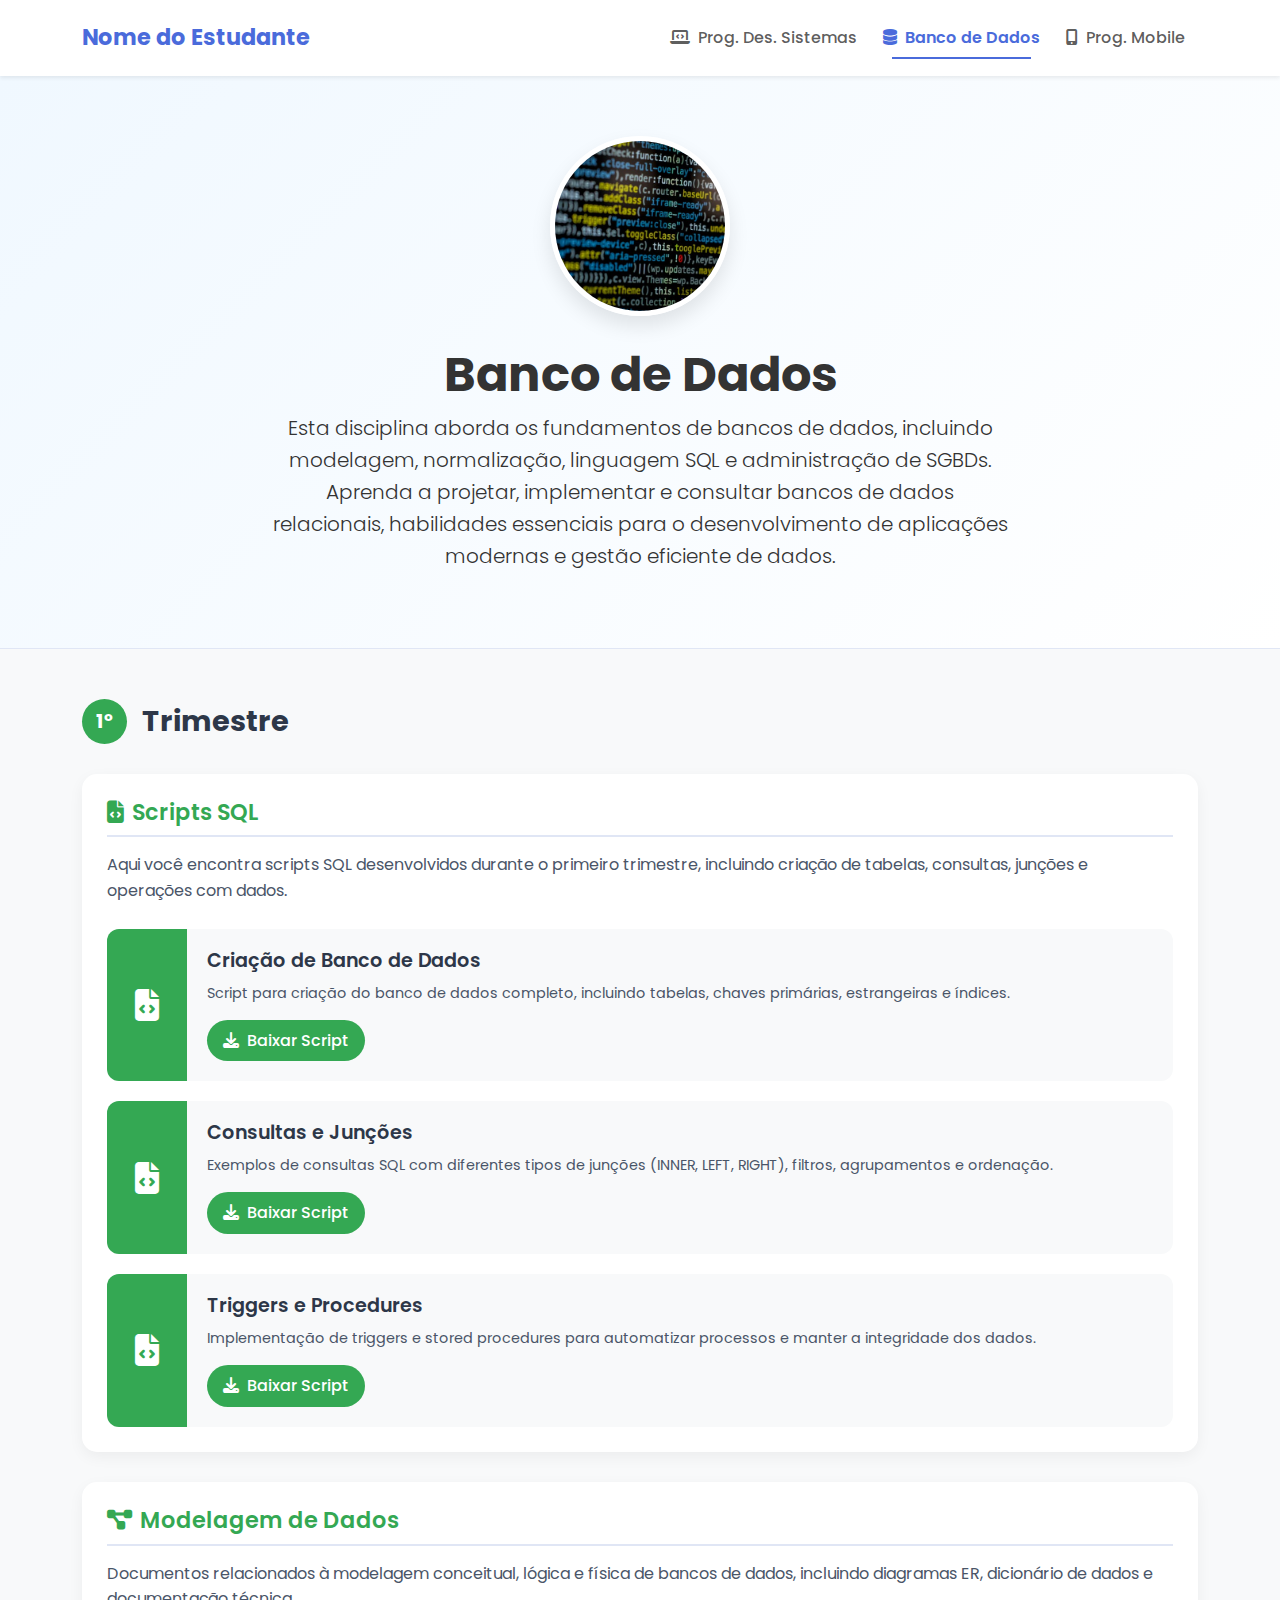
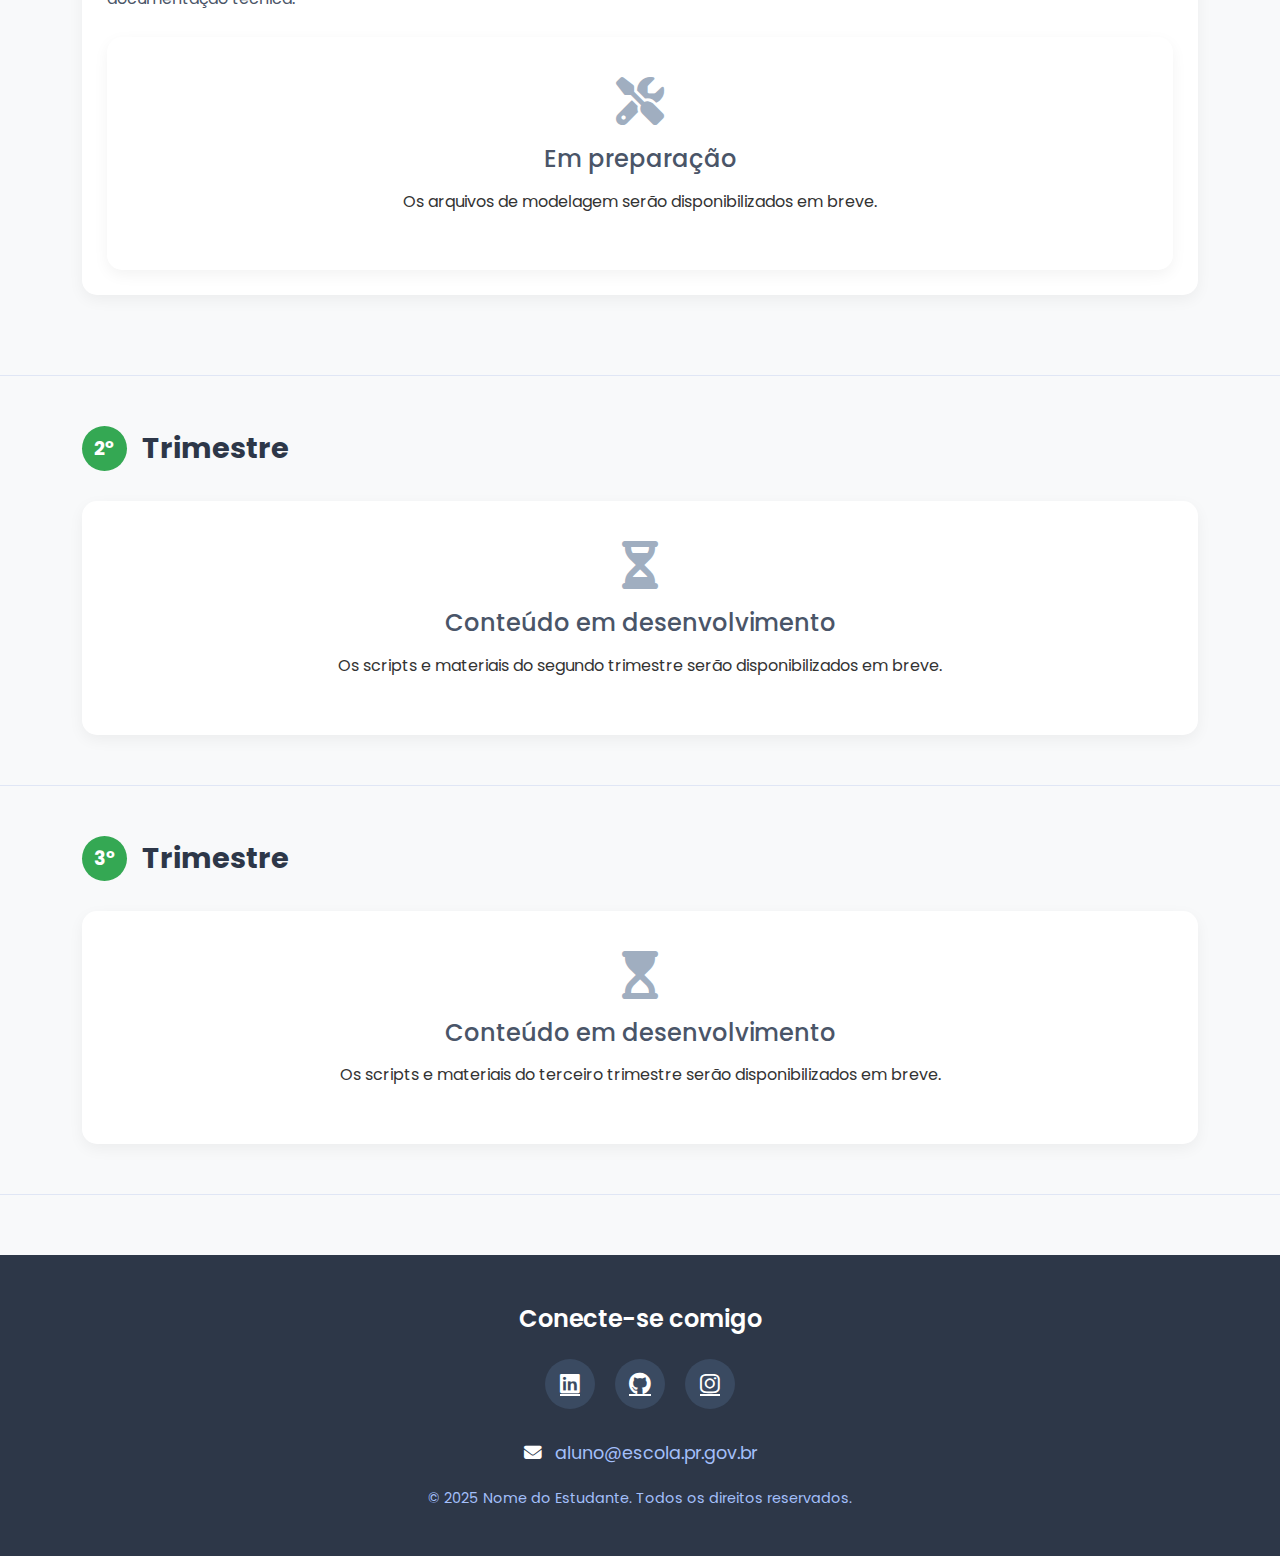
==== banco-dados.html @ b93de8be "Add files via upload" ====
<!DOCTYPE html>
<html lang="pt-BR">
<head>
    <meta charset="UTF-8">
    <meta name="viewport" content="width=device-width, initial-scale=1.0">
    <title>Banco de Dados</title>
    <!-- Bootstrap CSS -->
    <link rel="stylesheet" href="https://cdn.jsdelivr.net/npm/bootstrap@5.3.0/dist/css/bootstrap.min.css">
    <!-- Font Awesome para ícones -->
    <link rel="stylesheet" href="https://cdnjs.cloudflare.com/ajax/libs/font-awesome/6.4.0/css/all.min.css">
    <!-- Google Fonts -->
    <link rel="stylesheet" href="https://fonts.googleapis.com/css2?family=Poppins:wght@300;400;500;600;700&display=swap">
    <!-- CSS personalizado -->
    <link rel="stylesheet" href="css/styles.css">
    <link rel="stylesheet" href="css/banco-dados.css">
</head>
<body>
    <header class="fixed-top shadow-sm">
        <nav class="navbar navbar-expand-lg navbar-light">
            <div class="container">
                <a class="navbar-brand fw-bold" href="index.html">Nome do Estudante</a>
                <button class="navbar-toggler" type="button" data-bs-toggle="collapse" data-bs-target="#navbarNav">
                    <span class="navbar-toggler-icon"></span>
                </button>
                <div class="collapse navbar-collapse justify-content-end" id="navbarNav">
                    <ul class="navbar-nav">
                        <li class="nav-item">
                            <a href="sistemas.html" class="nav-link menu-item"><i class="fas fa-laptop-code me-2"></i>Prog. Des. Sistemas</a>
                        </li>
                        <li class="nav-item">
                            <a href="banco-dados.html" class="nav-link menu-item active"><i class="fas fa-database me-2"></i>Banco de Dados</a>
                        </li>
                        <li class="nav-item">
                            <a href="#" class="nav-link menu-item"><i class="fas fa-mobile-alt me-2"></i>Prog. Mobile</a>
                        </li>
                    </ul>
                </div>
            </div>
        </nav>
    </header>
    
    <main>
        <!-- Seção de descrição da disciplina -->
        <section class="discipline-intro">
            <div class="container text-center">
                <div class="discipline-image-container">
                    <img src="img/bdados.jpg" alt="Banco de Dados" class="discipline-image">
                </div>
                <h1 class="display-5 fw-bold mt-4">Banco de Dados</h1>
                <div class="row justify-content-center">
                    <div class="col-md-8">
                        <p class="lead">
                            Esta disciplina aborda os fundamentos de bancos de dados, incluindo modelagem, 
                            normalização, linguagem SQL e administração de SGBDs. Aprenda a projetar, implementar e 
                            consultar bancos de dados relacionais, habilidades essenciais para o desenvolvimento 
                            de aplicações modernas e gestão eficiente de dados.
                        </p>
                    </div>
                </div>
            </div>
        </section>
        
        <!-- Primeiro Trimestre -->
        <section class="trimester-section" id="trimestre1">
            <div class="container">
                <h2 class="trimester-title">
                    <span class="trimester-badge">1º</span> Trimestre
                </h2>
                
                <!-- Scripts SQL para Download -->
                <div class="topic-container">
                    <h3 class="topic-title"><i class="fas fa-file-code me-2"></i>Scripts SQL</h3>
                    <p class="topic-description">
                        Aqui você encontra scripts SQL desenvolvidos durante o primeiro trimestre, 
                        incluindo criação de tabelas, consultas, junções e operações com dados.
                    </p>
                    
                    <div class="download-container">
                        <div class="download-card">
                            <div class="file-icon">
                                <i class="fas fa-file-code"></i>
                            </div>
                            <div class="download-content">
                                <h4>Criação de Banco de Dados</h4>
                                <p class="download-description">
                                    Script para criação do banco de dados completo, incluindo tabelas, 
                                    chaves primárias, estrangeiras e índices.
                                </p>
                                <a href="downloads/criacao_bd.sql" class="download-btn" download>
                                    <i class="fas fa-download me-2"></i>Baixar Script
                                </a>
                            </div>
                        </div>
                        
                        <div class="download-card">
                            <div class="file-icon">
                                <i class="fas fa-file-code"></i>
                            </div>
                            <div class="download-content">
                                <h4>Consultas e Junções</h4>
                                <p class="download-description">
                                    Exemplos de consultas SQL com diferentes tipos de junções (INNER, LEFT, RIGHT),
                                    filtros, agrupamentos e ordenação.
                                </p>
                                <a href="downloads/consultas.sql" class="download-btn" download>
                                    <i class="fas fa-download me-2"></i>Baixar Script
                                </a>
                            </div>
                        </div>
                        
                        <div class="download-card">
                            <div class="file-icon">
                                <i class="fas fa-file-code"></i>
                            </div>
                            <div class="download-content">
                                <h4>Triggers e Procedures</h4>
                                <p class="download-description">
                                    Implementação de triggers e stored procedures para automatizar processos 
                                    e manter a integridade dos dados.
                                </p>
                                <a href="downloads/triggers_procedures.sql" class="download-btn" download>
                                    <i class="fas fa-download me-2"></i>Baixar Script
                                </a>
                            </div>
                        </div>
                    </div>
                </div>
                
                <!-- Modelagem de Dados -->
                <div class="topic-container">
                    <h3 class="topic-title"><i class="fas fa-project-diagram me-2"></i>Modelagem de Dados</h3>
                    <p class="topic-description">
                        Documentos relacionados à modelagem conceitual, lógica e física de bancos de dados,
                        incluindo diagramas ER, dicionário de dados e documentação técnica.
                    </p>
                    
                    <div class="coming-soon-container">
                        <i class="fas fa-tools coming-soon-icon"></i>
                        <h3 class="coming-soon-text">Em preparação</h3>
                        <p>Os arquivos de modelagem serão disponibilizados em breve.</p>
                    </div>
                </div>
            </div>
        </section>
        
        <!-- Segundo Trimestre -->
        <section class="trimester-section" id="trimestre2">
            <div class="container">
                <h2 class="trimester-title">
                    <span class="trimester-badge">2º</span> Trimestre
                </h2>
                <div class="coming-soon-container">
                    <i class="fas fa-hourglass-half coming-soon-icon"></i>
                    <h3 class="coming-soon-text">Conteúdo em desenvolvimento</h3>
                    <p>Os scripts e materiais do segundo trimestre serão disponibilizados em breve.</p>
                </div>
            </div>
        </section>
        
        <!-- Terceiro Trimestre -->
        <section class="trimester-section" id="trimestre3">
            <div class="container">
                <h2 class="trimester-title">
                    <span class="trimester-badge">3º</span> Trimestre
                </h2>
                <div class="coming-soon-container">
                    <i class="fas fa-hourglass-start coming-soon-icon"></i>
                    <h3 class="coming-soon-text">Conteúdo em desenvolvimento</h3>
                    <p>Os scripts e materiais do terceiro trimestre serão disponibilizados em breve.</p>
                </div>
            </div>
        </section>
    </main>
    
    <footer>
        <div class="container">
            <div class="text-center mb-4">
                <h3>Conecte-se comigo</h3>
                <div class="social-icons">
                    <a href="#" class="social-icon"><i class="fab fa-linkedin"></i></a>
                    <a href="#" class="social-icon"><i class="fab fa-github"></i></a>
                    <a href="#" class="social-icon"><i class="fab fa-instagram"></i></a>
                </div>
            </div>
            <div class="text-center">
                <p class="email-link">
                    <i class="fas fa-envelope me-2"></i>
                    <a href="mailto:aluno@escola.pr.gov.br">aluno@escola.pr.gov.br</a>
                </p>
                <p class="copyright">© 2025 Nome do Estudante. Todos os direitos reservados.</p>
            </div>
        </div>
    </footer>

    <!-- Bootstrap JS -->
    <script src="https://cdn.jsdelivr.net/npm/bootstrap@5.3.0/dist/js/bootstrap.bundle.min.js"></script>
</body>
</html>
---- css/styles.css ----
/* Estilos Gerais */
body {
    font-family: 'Poppins', sans-serif;
    color: #333;
    line-height: 1.6;
    padding-top: 76px;
    background-color: #f8f9fa;
}

/* Navegação */
.navbar {
    background-color: #ffffff;
    padding: 15px 0;
}

.navbar-brand {
    color: #4a6bdb;
    font-size: 1.4rem;
    transition: all 0.3s ease;
}

.navbar-brand:hover {
    color: #3451b2;
    transform: scale(1.05);
}

.menu-item {
    margin: 0 5px;
    font-weight: 500;
    position: relative;
    transition: all 0.3s ease;
}

.menu-item:hover {
    color: #4a6bdb;
}

.menu-item::after {
    content: '';
    position: absolute;
    width: 0;
    height: 2px;
    bottom: 0;
    left: 0;
    background-color: #4a6bdb;
    transition: width 0.3s ease;
}

.menu-item:hover::after {
    width: 100%;
}

/* Seção Hero */
.hero-section {
    padding: 80px 0 40px;
    background: linear-gradient(135deg, #f0f4ff 0%, #ffffff 100%);
    border-bottom: 1px solid #e0e6f5;
}

.profile-image-container {
    position: relative;
    width: 220px;
    height: 220px;
    margin: 0 auto 30px;
}

.profile-image {
    width: 100%;
    height: 100%;
    object-fit: cover;
    border-radius: 50%;
    border: 5px solid #ffffff;
    box-shadow: 0 10px 20px rgba(0, 0, 0, 0.1);
    transition: all 0.3s ease;
}

.profile-image:hover {
    transform: scale(1.05);
    box-shadow: 0 15px 30px rgba(0, 0, 0, 0.15);
}

.profile-info h1 {
    margin-bottom: 15px;
    color: #2d3748;
}

.badge-container {
    margin-bottom: 20px;
}

.badge {
    padding: 8px 15px;
    margin-right: 10px;
    font-weight: 500;
    font-size: 0.9rem;
}

.highlight-text {
    display: inline-block;
    position: relative;
    color: #4a6bdb;
    padding-bottom: 5px;
}

.highlight-text::after {
    content: '';
    position: absolute;
    width: 50%;
    height: 3px;
    bottom: 0;
    left: 25%;
    background-color: #4a6bdb;
    border-radius: 2px;
}

/* Seção de Projetos */
.projects-section {
    padding: 60px 0;
}

.project-card {
    background-color: #ffffff;
    border-radius: 15px;
    padding: 30px 20px;
    height: 100%;
    box-shadow: 0 5px 15px rgba(0, 0, 0, 0.05);
    transition: all 0.3s ease;
}

.project-card:hover {
    transform: translateY(-10px);
    box-shadow: 0 15px 30px rgba(0, 0, 0, 0.1);
}

.card-icon {
    font-size: 3rem;
    margin-bottom: 20px;
    color: #4a6bdb;
}

.project-card h3 {
    font-size: 1.3rem;
    font-weight: 600;
    margin-bottom: 15px;
    color: #2d3748;
}

.project-btn {
    margin-top: 15px;
    border-radius: 30px;
    padding: 8px 20px;
    font-weight: 500;
    transition: all 0.3s ease;
}

.project-btn:hover {
    transform: scale(1.05);
}

/* Footer */
footer {
    background-color: #2d3748;
    color: #ffffff;
    padding: 50px 0 30px;
    margin-top: 60px;
}

footer h3 {
    font-size: 1.5rem;
    margin-bottom: 25px;
    font-weight: 600;
}

.social-icons {
    display: flex;
    justify-content: center;
    gap: 20px;
    margin-bottom: 30px;
}

.social-icon {
    display: flex;
    align-items: center;
    justify-content: center;
    width: 50px;
    height: 50px;
    background-color: #3a4a61;
    color: #ffffff;
    border-radius: 50%;
    font-size: 1.4rem;
    transition: all 0.3s ease;
}

.social-icon:hover {
    background-color: #4a6bdb;
    transform: scale(1.1);
}

.email-link {
    font-size: 1.1rem;
    margin-bottom: 20px;
}

.email-link a {
    color: #a3bffa;
    text-decoration: none;
    transition: color 0.3s ease;
}

.email-link a:hover {
    color: #ffffff;
}

.copyright {
    font-size: 0.9rem;
    color: #a3bffa;
}

/* Responsividade */
@media (max-width: 768px) {
    .hero-section {
        text-align: center;
        padding: 60px 0 30px;
    }
    
    .profile-info {
        margin-top: 20px;
    }
    
    .badge-container {
        display: flex;
        flex-wrap: wrap;
        justify-content: center;
        gap: 10px;
        margin-bottom: 15px;
    }
    
    .badge {
        margin-right: 0;
    }
}


.dicas {
    background: linear-gradient(135deg, #f0f4ff, #ffffff);
    border-left: 5px solid #4a6bdb;
    padding: 20px;
    border-radius: 8px;
    box-shadow: 0 4px 10px rgba(0, 0, 0, 0.1);
}
.dicas h3 {
    color: #2d3748;
    font-size: 1.5rem;
    margin-bottom: 10px;
}
.dicas ul {
    list-style: none;
    padding-left: 0;
}
.dicas li {
    color: black;
    padding: 8px 0;
    font-size: 1.1rem;
    display: flex;
    align-items: center;
}
.dicas li::before {
    content: "\f05a";
    font-family: "Font Awesome 5 Free";
    font-weight: 900;
    color: #4a6bdb;
    margin-right: 10px;
}
---- css/banco-dados.css ----
/* Estilos específicos para a página de Banco de Dados */

/* Estrutura base compartilhada com a página de Prog. Sistemas */
body {
    padding-top: 76px;
}

/* Estilo para o menu ativo */
.nav-link.active {
    color: #4a6bdb !important;
    font-weight: 600;
}

.nav-link.active::after {
    content: '';
    position: absolute;
    width: 80%;
    height: 2px;
    bottom: 0;
    left: 10%;
    background-color: #4a6bdb;
}

/* Seção de introdução da disciplina */
.discipline-intro {
    padding: 60px 0;
    background: linear-gradient(135deg, #f0f8ff 0%, #ffffff 100%);
    border-bottom: 1px solid #e0e6f5;
}

.discipline-image-container {
    position: relative;
    width: 180px;
    height: 180px;
    margin: 0 auto 30px;
}

.discipline-image {
    width: 100%;
    height: 100%;
    object-fit: cover;
    border-radius: 50%;
    border: 5px solid #ffffff;
    box-shadow: 0 10px 20px rgba(0, 0, 0, 0.1);
}

/* Estilos para os trimestres */
.trimester-section {
    padding: 50px 0;
    border-bottom: 1px solid #e0e6f5;
}

.trimester-title {
    font-size: 1.8rem;
    font-weight: 700;
    color: #2d3748;
    margin-bottom: 30px;
    display: flex;
    align-items: center;
}

.trimester-badge {
    display: inline-flex;
    align-items: center;
    justify-content: center;
    width: 45px;
    height: 45px;
    background-color: #34a853; /* Cor verde para diferenciar de Prog. Sistemas */
    color: white;
    border-radius: 50%;
    margin-right: 15px;
    font-size: 1.2rem;
    font-weight: 700;
}

/* Estilo para cada tópico */
.topic-container {
    background-color: #ffffff;
    border-radius: 15px;
    padding: 25px;
    margin-bottom: 30px;
    box-shadow: 0 5px 15px rgba(0, 0, 0, 0.05);
    transition: all 0.3s ease;
}

.topic-container:hover {
    box-shadow: 0 8px 25px rgba(0, 0, 0, 0.1);
}

.topic-title {
    font-size: 1.4rem;
    font-weight: 600;
    color: #34a853; /* Cor verde para diferenciar de Prog. Sistemas */
    margin-bottom: 15px;
    padding-bottom: 10px;
    border-bottom: 2px solid #e0e6f5;
}

.topic-description {
    color: #4a5568;
    margin-bottom: 25px;
}

/* Estilos para os cards de download de scripts */
.download-container {
    display: flex;
    flex-direction: column;
    gap: 20px;
}

.download-card {
    display: flex;
    background-color: #f8f9fa;
    border-radius: 12px;
    overflow: hidden;
    transition: all 0.3s ease;
}

.download-card:hover {
    background-color: #f0f8ff;
    transform: translateY(-5px);
    box-shadow: 0 10px 20px rgba(0, 0, 0, 0.05);
}

.file-icon {
    display: flex;
    align-items: center;
    justify-content: center;
    min-width: 80px;
    background-color: #34a853;
    color: white;
    font-size: 2rem;
    padding: 15px;
}

.download-content {
    padding: 20px;
    flex-grow: 1;
}

.download-content h4 {
    font-size: 1.2rem;
    font-weight: 600;
    color: #2d3748;
    margin-bottom: 10px;
}

.download-description {
    font-size: 0.9rem;
    color: #4a5568;
    margin-bottom: 15px;
}

.download-btn {
    display: inline-block;
    background-color: #34a853;
    color: white;
    padding: 8px 16px;
    border-radius: 30px;
    text-decoration: none;
    font-weight: 500;
    transition: all 0.3s ease;
}

.download-btn:hover {
    background-color: #2d8a46;
    transform: scale(1.05);
    color: white;
}

/* Estilo para seções em desenvolvimento */
.coming-soon-container {
    text-align: center;
    padding: 40px 0;
    background-color: #ffffff;
    border-radius: 15px;
    box-shadow: 0 5px 15px rgba(0, 0, 0, 0.05);
}

.coming-soon-icon {
    font-size: 3rem;
    color: #a0aec0;
    margin-bottom: 20px;
}

.coming-soon-text {
    font-size: 1.5rem;
    color: #4a5568;
    margin-bottom: 15px;
}

/* Responsividade */
@media (max-width: 768px) {
    .discipline-intro {
        padding: 40px 0;
    }

    .discipline-image-container {
        width: 150px;
        height: 150px;
    }

    .download-card {
        flex-direction: column;
    }

    .file-icon {
        min-width: 100%;
        padding: 20px;
    }

    .trimester-title {
        font-size: 1.5rem;
    }

    .topic-title {
        font-size: 1.3rem;
    }
}
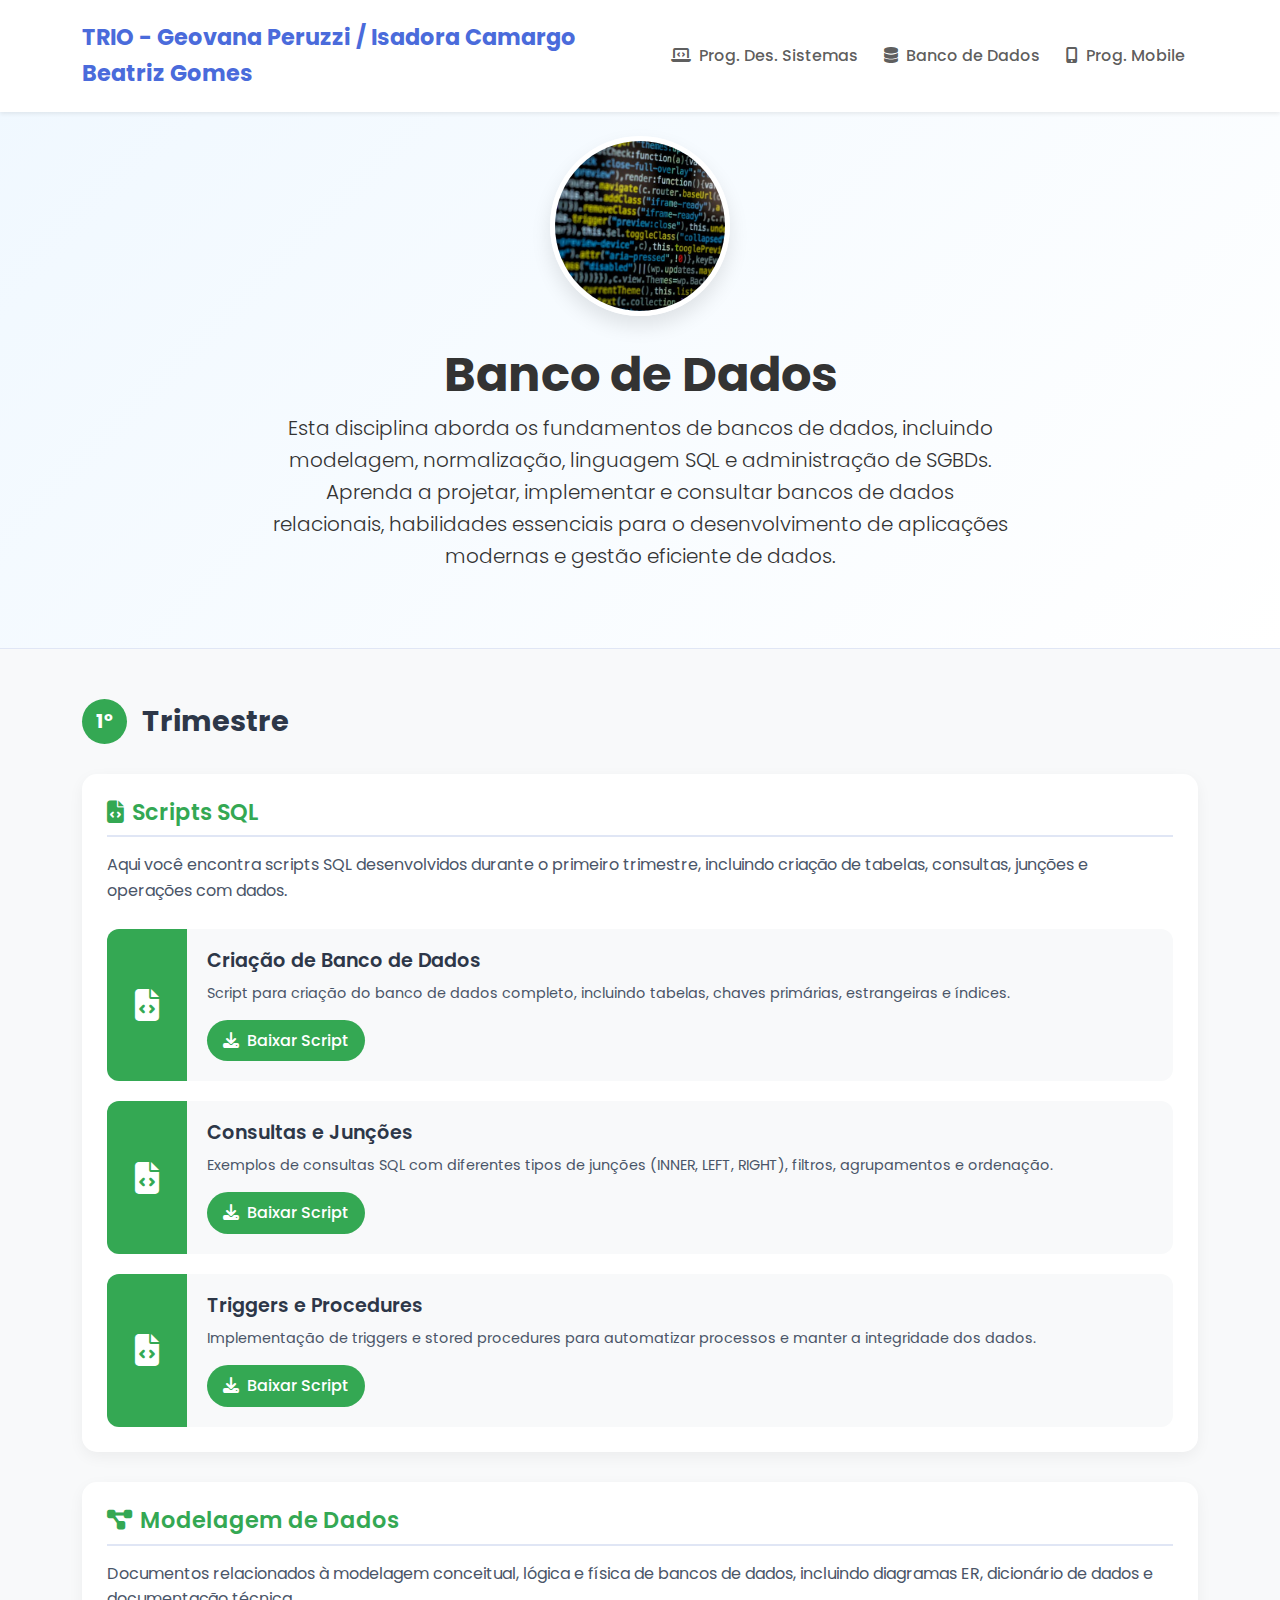
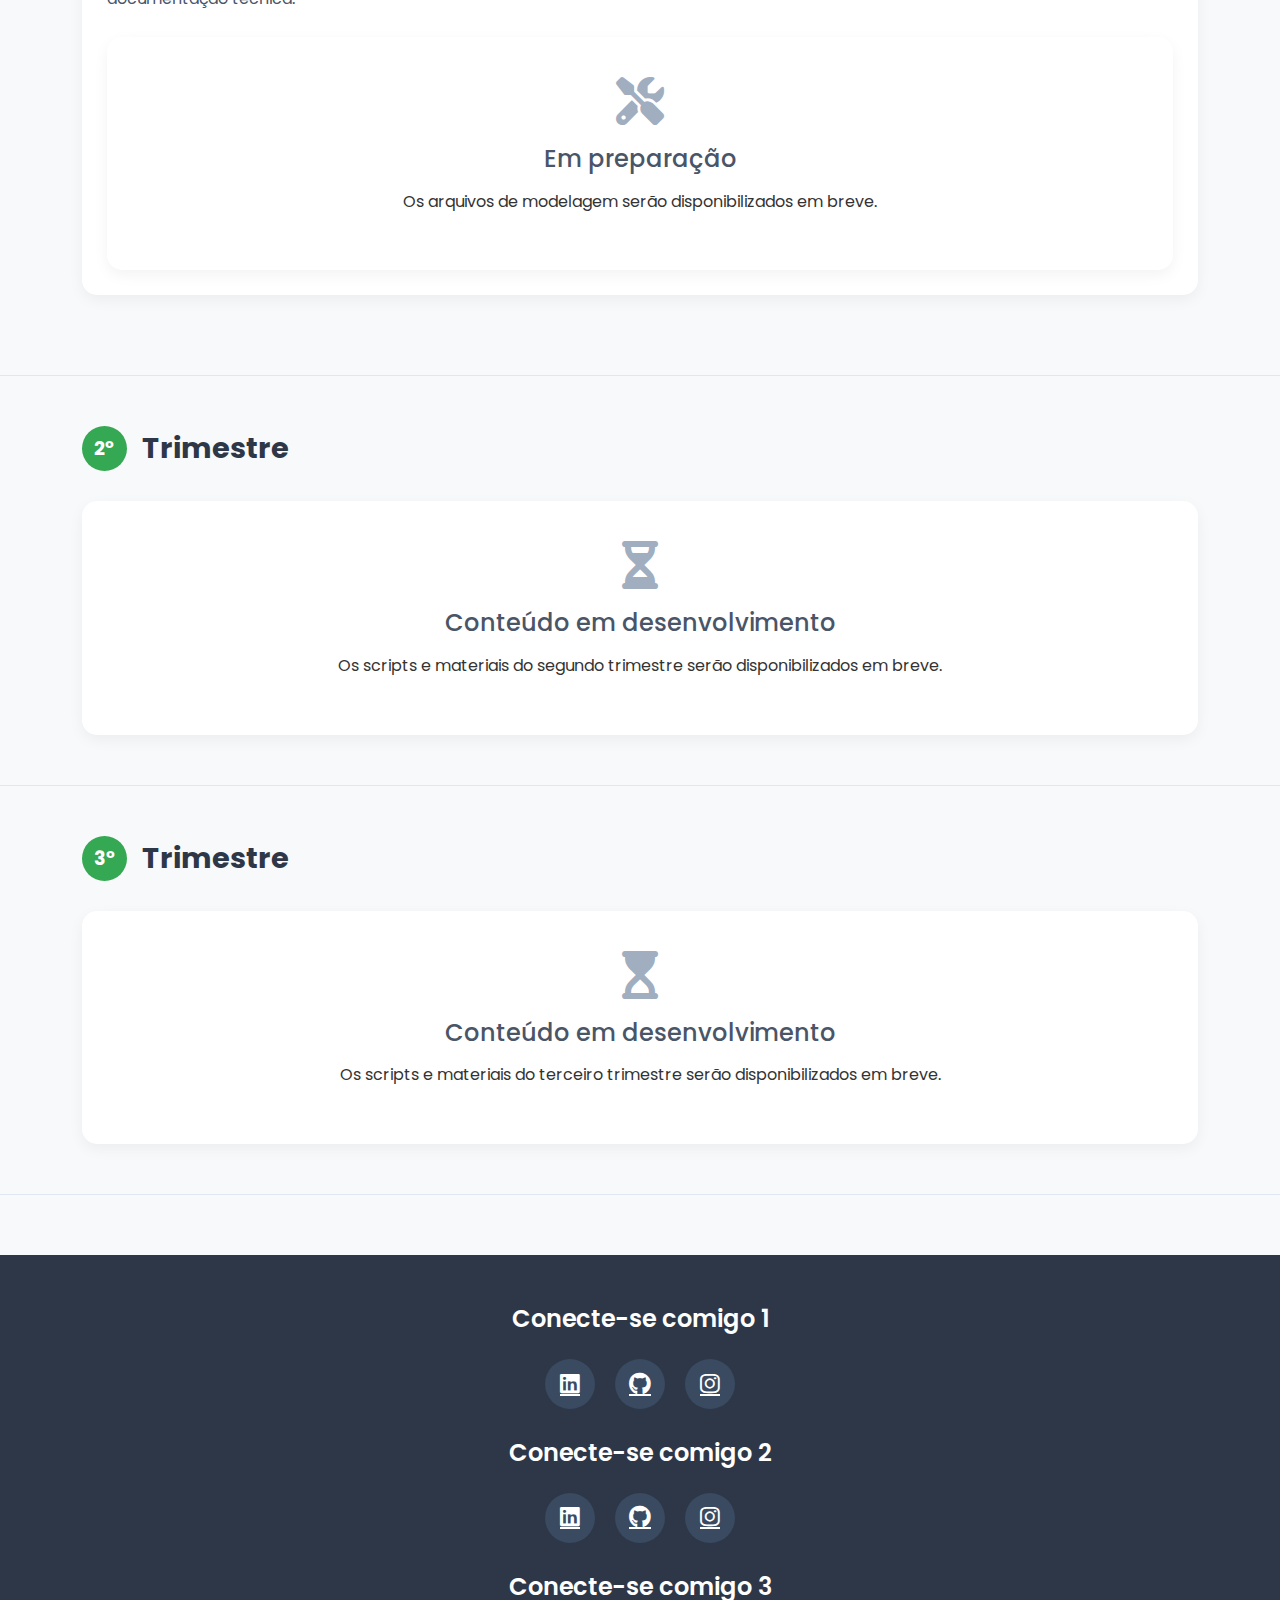
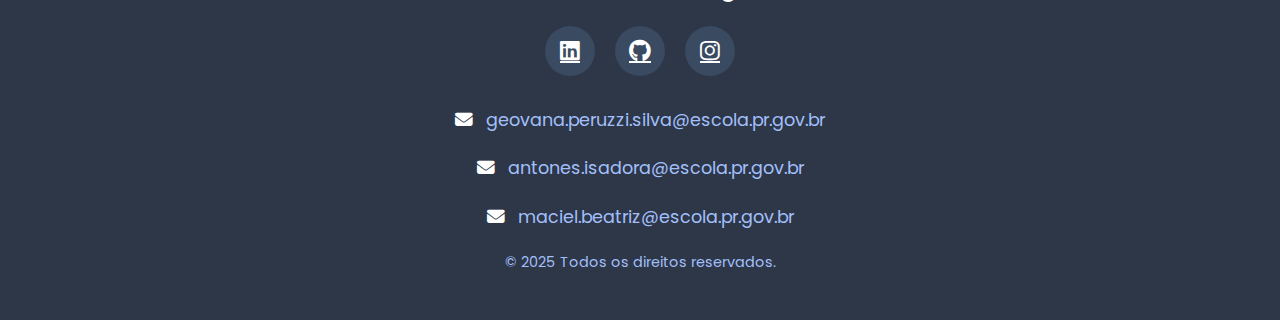
==== commit c1651a29: "fhj" ====
--- a/banco-dados.html
+++ b/banco-dados.html
@@ -18,7 +18,7 @@
     <header class="fixed-top shadow-sm">
         <nav class="navbar navbar-expand-lg navbar-light">
             <div class="container">
-                <a class="navbar-brand fw-bold" href="index.html">Nome do Estudante</a>
+                <a class="navbar-brand fw-bold" href="#">TRIO - Geovana Peruzzi / Isadora Camargo<br>  Beatriz Gomes</a>
                 <button class="navbar-toggler" type="button" data-bs-toggle="collapse" data-bs-target="#navbarNav">
                     <span class="navbar-toggler-icon"></span>
                 </button>
@@ -28,7 +28,7 @@
                             <a href="sistemas.html" class="nav-link menu-item"><i class="fas fa-laptop-code me-2"></i>Prog. Des. Sistemas</a>
                         </li>
                         <li class="nav-item">
-                            <a href="banco-dados.html" class="nav-link menu-item active"><i class="fas fa-database me-2"></i>Banco de Dados</a>
+                            <a href="banco-dados.html" class="nav-link menu-item"><i class="fas fa-database me-2"></i>Banco de Dados</a>
                         </li>
                         <li class="nav-item">
                             <a href="#" class="nav-link menu-item"><i class="fas fa-mobile-alt me-2"></i>Prog. Mobile</a>
@@ -175,19 +175,43 @@
     <footer>
         <div class="container">
             <div class="text-center mb-4">
-                <h3>Conecte-se comigo</h3>
+                <h3>Conecte-se comigo 1</h3>
                 <div class="social-icons">
                     <a href="#" class="social-icon"><i class="fab fa-linkedin"></i></a>
                     <a href="#" class="social-icon"><i class="fab fa-github"></i></a>
                     <a href="#" class="social-icon"><i class="fab fa-instagram"></i></a>
                 </div>
             </div>
+            <div class="text-center mb-4">
+                <h3>Conecte-se comigo 2</h3>
+                <div class="social-icons">
+                    <a href="#" class="social-icon"><i class="fab fa-linkedin"></i></a>
+                    <a href="#" class="social-icon"><i class="fab fa-github"></i></a>
+                    <a href="#" class="social-icon"><i class="fab fa-instagram"></i></a>
+                </div>
+            </div>
+            <div class="text-center mb-4">
+                <h3>Conecte-se comigo 3</h3>
+                <div class="social-icons">
+                    <a href="#" class="social-icon"><i class="fab fa-linkedin"></i></a>
+                    <a href="#" class="social-icon"><i class="fab fa-github"></i></a>
+                    <a href="#" class="social-icon"><i class="fab fa-instagram"></i></a>
+                </div>
+            </div>
             <div class="text-center">
                 <p class="email-link">
                     <i class="fas fa-envelope me-2"></i>
-                    <a href="mailto:aluno@escola.pr.gov.br">aluno@escola.pr.gov.br</a>
+                    <a href="mailto:aluno@escola.pr.gov.br">geovana.peruzzi.silva@escola.pr.gov.br</a>
                 </p>
-                <p class="copyright">© 2025 Nome do Estudante. Todos os direitos reservados.</p>
+                <p class="email-link">
+                    <i class="fas fa-envelope me-2"></i>
+                    <a href="mailto:aluno@escola.pr.gov.br">antones.isadora@escola.pr.gov.br</a>
+                </p>
+                <p class="email-link">
+                    <i class="fas fa-envelope me-2"></i>
+                    <a href="mailto:aluno@escola.pr.gov.br">maciel.beatriz@escola.pr.gov.br</a>
+                </p>
+                <p class="copyright">© 2025 Todos os direitos reservados.</p>
             </div>
         </div>
     </footer>
